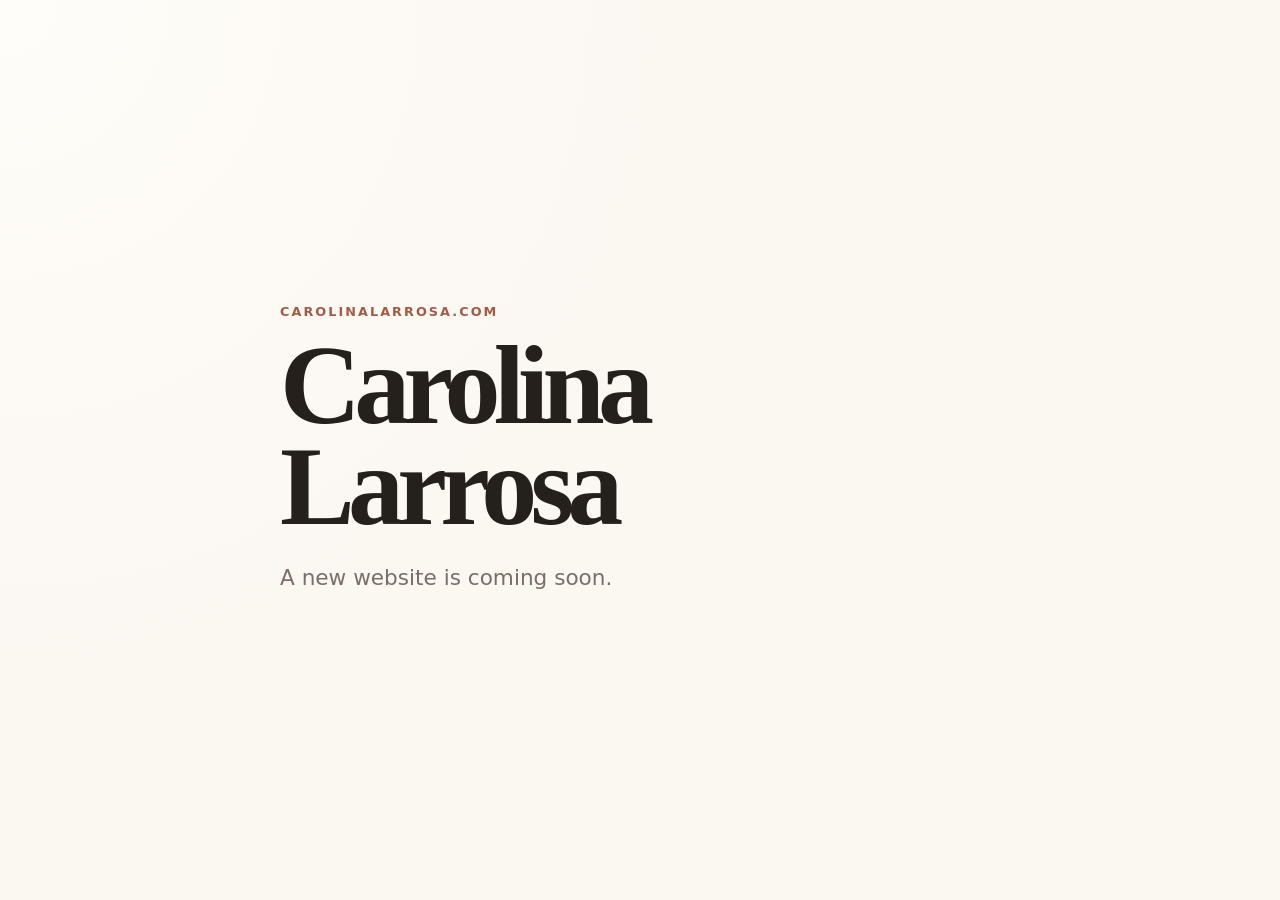
==== index.html @ 68de53c1 "feat (site): add github pages starter" ====
<!doctype html>
<html lang="en">
  <head>
    <meta charset="utf-8">
    <meta name="viewport" content="width=device-width, initial-scale=1">
    <meta name="description" content="The personal website of Carolina Larrosa.">
    <title>Carolina Larrosa</title>
    <link rel="canonical" href="https://carolinalarrosa.com/">
    <link rel="stylesheet" href="styles.css">
  </head>
  <body>
    <main class="site-shell">
      <p class="eyebrow">carolinalarrosa.com</p>
      <h1>Carolina Larrosa</h1>
      <p class="intro">A new website is coming soon.</p>
    </main>
  </body>
</html>
---- styles.css ----
:root {
  color-scheme: light;
  --background: #fbf7f1;
  --foreground: #25201c;
  --muted: #7a6f66;
  --accent: #a35c43;
}

* {
  box-sizing: border-box;
}

body {
  min-height: 100vh;
  margin: 0;
  display: grid;
  place-items: center;
  background: radial-gradient(circle at top left, #fffdf9 0, var(--background) 42rem);
  color: var(--foreground);
  font-family: Georgia, "Times New Roman", serif;
}

.site-shell {
  width: min(100%, 48rem);
  padding: 3rem 1.5rem;
}

.eyebrow {
  margin: 0 0 1rem;
  color: var(--accent);
  font-family: ui-sans-serif, system-ui, -apple-system, BlinkMacSystemFont, "Segoe UI", sans-serif;
  font-size: 0.8rem;
  font-weight: 700;
  letter-spacing: 0.16em;
  text-transform: uppercase;
}

h1 {
  margin: 0;
  font-size: clamp(3rem, 12vw, 7rem);
  line-height: 0.9;
  letter-spacing: -0.06em;
}

.intro {
  max-width: 32rem;
  margin: 1.5rem 0 0;
  color: var(--muted);
  font-family: ui-sans-serif, system-ui, -apple-system, BlinkMacSystemFont, "Segoe UI", sans-serif;
  font-size: clamp(1.1rem, 2vw, 1.35rem);
  line-height: 1.6;
}
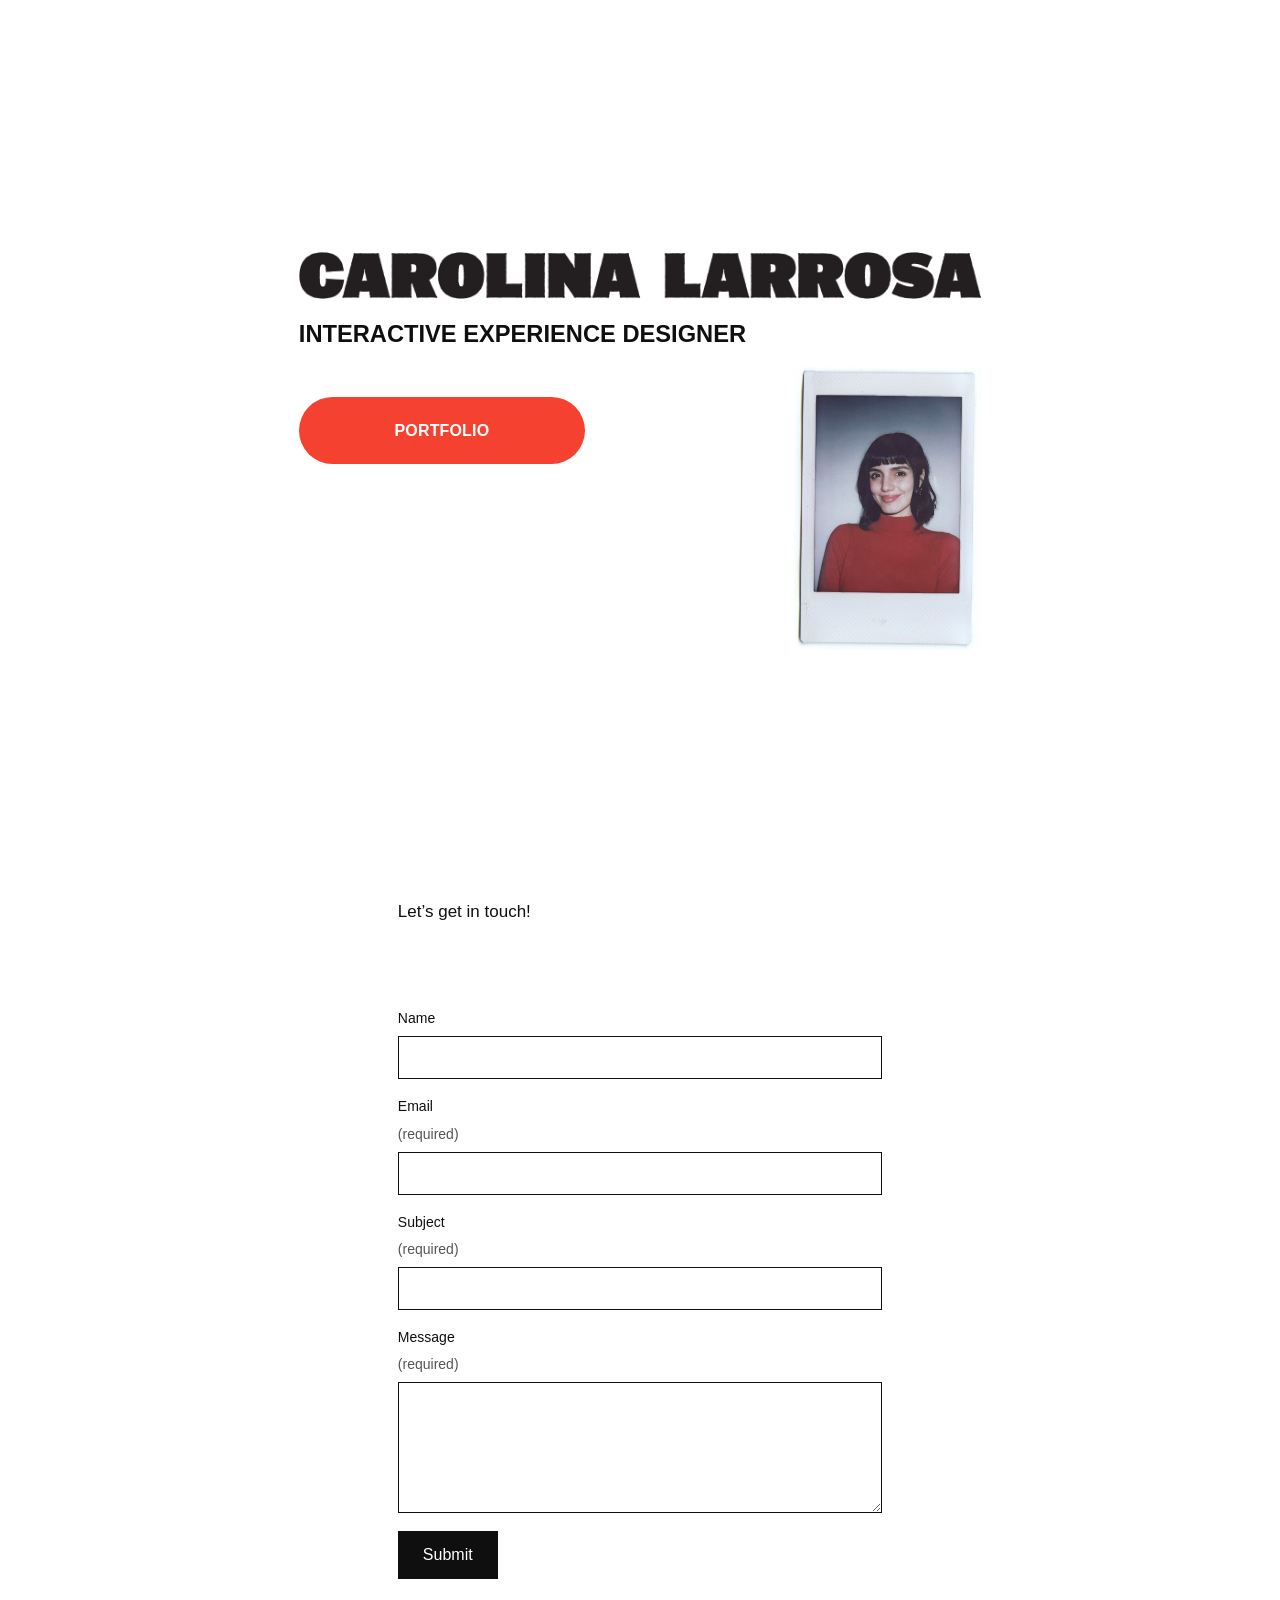
==== commit 33cb6309: "feat (wip): basic layout and style now matches source material" ====
--- a/index.html
+++ b/index.html
@@ -1,18 +1,80 @@
 <!doctype html>
-<html lang="en">
+<html lang="en-CA">
   <head>
     <meta charset="utf-8">
+    <meta http-equiv="X-UA-Compatible" content="IE=edge,chrome=1">
     <meta name="viewport" content="width=device-width, initial-scale=1">
-    <meta name="description" content="The personal website of Carolina Larrosa.">
-    <title>Carolina Larrosa</title>
-    <link rel="canonical" href="https://carolinalarrosa.com/">
+    <meta name="description" content="Interactive Experience Designer Carolina Larrosa.">
+    <title>carolina larrosa</title>
+    <link rel="canonical" href="https://www.carolinalarrosa.com/">
+    <link rel="preconnect" href="https://fonts.googleapis.com">
+    <link rel="preconnect" href="https://fonts.gstatic.com" crossorigin>
+    <link
+      rel="stylesheet"
+      href="https://fonts.googleapis.com/css2?family=Space+Grotesk:wght@600;700&family=Archivo+Black&display=swap"
+    >
     <link rel="stylesheet" href="styles.css">
   </head>
   <body>
-    <main class="site-shell">
-      <p class="eyebrow">carolinalarrosa.com</p>
-      <h1>Carolina Larrosa</h1>
-      <p class="intro">A new website is coming soon.</p>
+    <header class="site-header" aria-label="Site header">
+      <a class="site-title" href="./">carolina larrosa</a>
+      <a class="cart-link" href="cart" aria-label="Cart">0</a>
+    </header>
+
+    <main id="page">
+      <section class="hero" aria-label="Home page">
+        <div class="hero-grid">
+          <img
+            class="brand-art"
+            src="assets/carolina-larrosa-brand.png"
+            width="1492"
+            height="102"
+            alt="carolina larrosa"
+          >
+
+          <h1 class="role">Interactive Experience Designer</h1>
+
+          <img
+            class="portrait"
+            src="assets/carolina-larrosa-polaroid.png"
+            width="736"
+            height="1113"
+            alt="Polaroid portrait of Carolina Larrosa"
+          >
+
+          <a class="portfolio-link" href="s/CarolinaLarrosa_Portfolio_260211_WEB3.pdf" target="_blank" rel="noreferrer">Portfolio</a>
+        </div>
+      </section>
+
+      <section class="contact-section" aria-labelledby="contact-heading">
+        <div class="contact-grid">
+          <h2 id="contact-heading" class="contact-heading">Let&rsquo;s get in touch!</h2>
+
+          <form class="contact-form" action="mailto:hello@carolinalarrosa.com" method="post" enctype="text/plain">
+            <label>
+              Name
+              <input type="text" name="name" autocomplete="name">
+            </label>
+
+            <label>
+              Email <span>(required)</span>
+              <input type="email" name="email" autocomplete="email" required>
+            </label>
+
+            <label>
+              Subject <span>(required)</span>
+              <input type="text" name="subject" required>
+            </label>
+
+            <label>
+              Message <span>(required)</span>
+              <textarea name="message" required></textarea>
+            </label>
+
+            <button type="submit">Submit</button>
+          </form>
+        </div>
+      </section>
     </main>
   </body>
 </html>
--- a/styles.css
+++ b/styles.css
@@ -1,52 +1,267 @@
 :root {
   color-scheme: light;
-  --background: #fbf7f1;
-  --foreground: #25201c;
-  --muted: #7a6f66;
-  --accent: #a35c43;
+  --background: #fff;
+  --foreground: #0f0f0f;
+  --site-gutter: 4vw;
+  --mobile-gutter: 6vw;
+  --site-max-width: 1500px;
+  --gap: 11px;
 }
 
 * {
   box-sizing: border-box;
 }
 
+html {
+  min-height: 100%;
+}
+
 body {
+  min-height: 100%;
+  margin: 0;
+  background: var(--background);
+  color: var(--foreground);
+  font-family: Arial, Helvetica, sans-serif;
+  font-size: 16px;
+  line-height: 1.4;
+}
+
+a {
+  color: inherit;
+}
+
+.site-header {
+  display: none;
+  position: absolute;
+  top: 0;
+  left: 0;
+  z-index: 10;
+  width: 100%;
+  align-items: flex-start;
+  justify-content: space-between;
+  padding: 2.5vw 3vw;
+  font-size: 16px;
+  line-height: 1.2;
+}
+
+.site-title,
+.cart-link {
+  text-decoration: none;
+}
+
+.hero,
+.contact-section {
+  width: 100%;
+  overflow-x: clip;
+}
+
+.hero {
+  display: grid;
+  align-items: center;
   min-height: 100vh;
+}
+
+.hero-grid,
+.contact-grid {
+  --grid-gutter: calc(var(--site-gutter) - var(--gap));
+  --cell-max-width: calc((var(--site-max-width) - (var(--gap) * 23)) / 24);
+  --container-width: min(var(--site-max-width), calc(100vw - var(--site-gutter) * 2));
+  display: grid;
+  grid-template-columns:
+    minmax(var(--grid-gutter), 1fr)
+    repeat(24, minmax(0, var(--cell-max-width)))
+    minmax(var(--grid-gutter), 1fr);
+  column-gap: var(--gap);
+  row-gap: var(--gap);
+}
+
+.hero-grid {
+  grid-template-rows: repeat(11, minmax(27.75px, auto));
+  min-height: 415px;
+}
+
+.brand-art {
+  display: block;
+  grid-area: 1 / 7 / 3 / 21;
+  align-self: center;
+  justify-self: center;
+  width: 100%;
+  height: auto;
+}
+
+.role {
+  grid-area: 3 / 7 / 5 / 21;
+  align-self: start;
+  justify-self: stretch;
+  min-width: 0;
+  width: 100%;
   margin: 0;
-  display: grid;
-  place-items: center;
-  background: radial-gradient(circle at top left, #fffdf9 0, var(--background) 42rem);
-  color: var(--foreground);
-  font-family: Georgia, "Times New Roman", serif;
-}
-
-.site-shell {
-  width: min(100%, 48rem);
-  padding: 3rem 1.5rem;
-}
-
-.eyebrow {
-  margin: 0 0 1rem;
-  color: var(--accent);
-  font-family: ui-sans-serif, system-ui, -apple-system, BlinkMacSystemFont, "Segoe UI", sans-serif;
-  font-size: 0.8rem;
-  font-weight: 700;
-  letter-spacing: 0.16em;
+  padding: 0;
+  font-family: Arial, Helvetica, sans-serif;
+  font-size: clamp(20px, 1.85vw, 28px);
+  font-weight: 800;
+  line-height: 1.2;
   text-transform: uppercase;
 }
 
-h1 {
+.portrait {
+  display: block;
+  grid-area: 4 / 17 / 12 / 21;
+  align-self: center;
+  justify-self: start;
+  width: 100%;
+  height: auto;
+}
+
+.portfolio-link {
+  display: flex;
+  grid-area: 5 / 7 / 7 / 13;
+  align-items: center;
+  justify-content: center;
+  min-height: 64px;
+  border-radius: 999px;
+  background: #f5412f;
+  color: #fff;
+  font-family: Arial, Helvetica, sans-serif;
+  font-size: 16px;
+  font-weight: 800;
+  letter-spacing: 0.01em;
+  line-height: 1;
+  text-decoration: none;
+  text-transform: uppercase;
+}
+
+.contact-section {
+  padding-bottom: 7vw;
+}
+
+.contact-grid {
+  grid-template-rows: repeat(19, minmax(calc(var(--container-width) * 0.0215), auto));
+}
+
+.contact-heading {
+  grid-area: 1 / 9 / 4 / 19;
   margin: 0;
-  font-size: clamp(3rem, 12vw, 7rem);
-  line-height: 0.9;
-  letter-spacing: -0.06em;
-}
-
-.intro {
-  max-width: 32rem;
-  margin: 1.5rem 0 0;
-  color: var(--muted);
-  font-family: ui-sans-serif, system-ui, -apple-system, BlinkMacSystemFont, "Segoe UI", sans-serif;
-  font-size: clamp(1.1rem, 2vw, 1.35rem);
-  line-height: 1.6;
-}
+  font-family: Arial, Helvetica, sans-serif;
+  font-size: clamp(17px, 1.25vw, 21px);
+  font-weight: 400;
+  line-height: 1.4;
+}
+
+.contact-form {
+  display: grid;
+  grid-area: 4 / 9 / 20 / 19;
+  gap: 18px;
+  width: 100%;
+}
+
+.contact-form label {
+  display: grid;
+  gap: 7px;
+  font-size: 14px;
+}
+
+.contact-form span {
+  color: #555;
+}
+
+.contact-form input,
+.contact-form textarea {
+  width: 100%;
+  border: 1px solid #0f0f0f;
+  border-radius: 0;
+  background: #fff;
+  color: inherit;
+  font: inherit;
+  padding: 10px;
+}
+
+.contact-form input {
+  min-height: 42px;
+}
+
+.contact-form textarea {
+  min-height: 130px;
+  resize: vertical;
+}
+
+.contact-form button {
+  justify-self: start;
+  border: 1px solid #0f0f0f;
+  border-radius: 0;
+  background: #0f0f0f;
+  color: #fff;
+  cursor: pointer;
+  font: inherit;
+  padding: 11px 24px;
+}
+
+@media (max-width: 767px) {
+  .site-header {
+    padding: 6vw;
+    font-size: 15px;
+  }
+
+  .hero {
+    align-items: start;
+    padding-top: 23.5vh;
+  }
+
+  .hero-grid,
+  .contact-grid {
+    --grid-gutter: calc(var(--mobile-gutter) - var(--gap));
+    --cell-max-width: calc((var(--site-max-width) - (var(--gap) * 7)) / 8);
+    grid-template-columns:
+      minmax(var(--grid-gutter), 1fr)
+      repeat(8, minmax(0, var(--cell-max-width)))
+      minmax(var(--grid-gutter), 1fr);
+  }
+
+  .hero-grid {
+    grid-template-rows: repeat(17, 24px);
+    min-height: 0;
+  }
+
+  .contact-grid {
+    grid-template-rows: repeat(17, minmax(24px, auto));
+  }
+
+  .brand-art {
+    grid-area: 1 / 2 / 3 / 10;
+  }
+
+  .role {
+    grid-area: 3 / 2 / 5 / 10;
+    font-size: 24px;
+  }
+
+  .portrait {
+    grid-area: 5 / 2 / 11 / 10;
+    width: auto;
+    max-width: 100%;
+    height: 100%;
+    max-height: 100%;
+    margin-left: 42px;
+  }
+
+  .portfolio-link {
+    grid-area: 11 / 3 / 13 / 9;
+    min-height: 56px;
+  }
+
+  .contact-section {
+    padding-bottom: 12vw;
+  }
+
+  .contact-grid {
+    grid-template-rows: repeat(21, minmax(24px, auto));
+  }
+
+  .contact-heading {
+    grid-area: 2 / 2 / 5 / 10;
+  }
+
+  .contact-form {
+    grid-area: 5 / 2 / 22 / 10;
+  }
+}
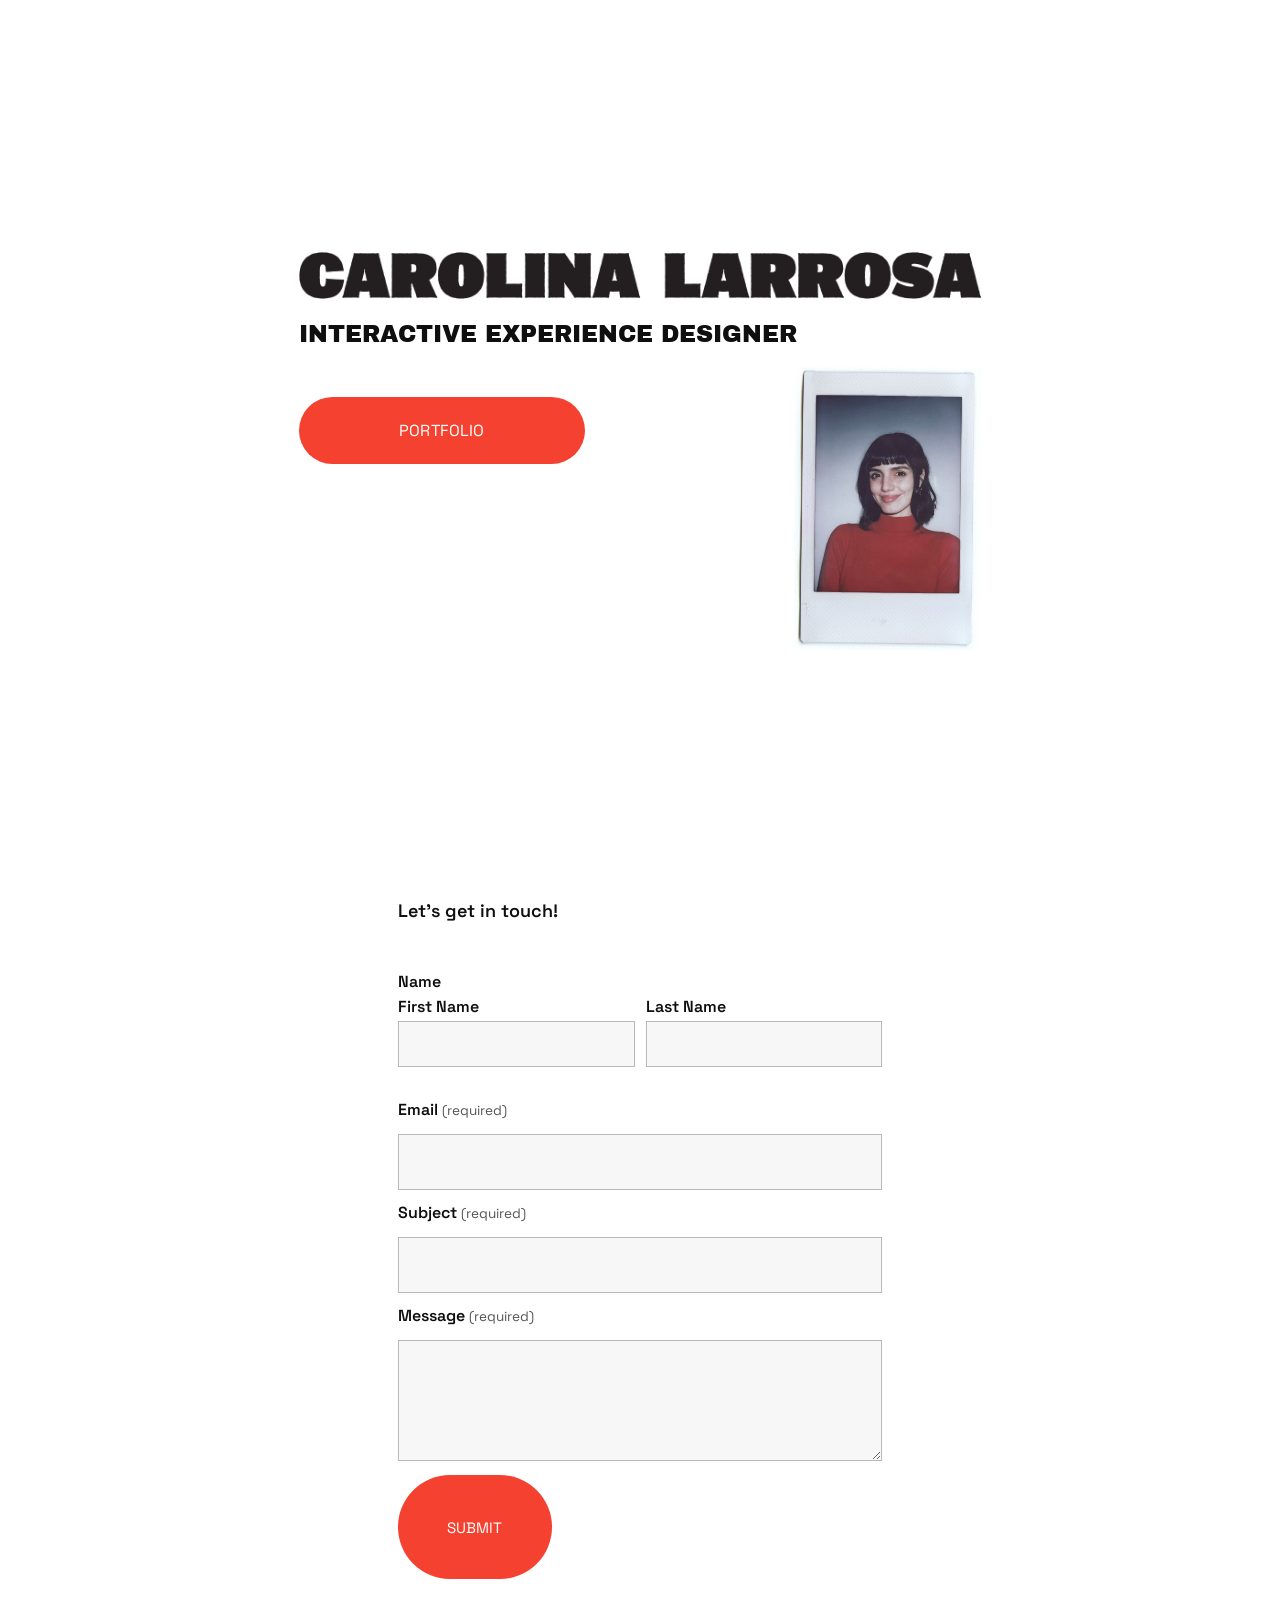
==== commit 7487f5bb: "style (wip): fine tuning style" ====
--- a/index.html
+++ b/index.html
@@ -11,7 +11,7 @@
     <link rel="preconnect" href="https://fonts.gstatic.com" crossorigin>
     <link
       rel="stylesheet"
-      href="https://fonts.googleapis.com/css2?family=Space+Grotesk:wght@600;700&family=Archivo+Black&display=swap"
+      href="https://fonts.googleapis.com/css2?family=Space+Grotesk:wght@400;600;700&family=Archivo+Black&display=swap"
     >
     <link rel="stylesheet" href="styles.css">
   </head>
@@ -51,23 +51,34 @@
           <h2 id="contact-heading" class="contact-heading">Let&rsquo;s get in touch!</h2>
 
           <form class="contact-form" action="mailto:hello@carolinalarrosa.com" method="post" enctype="text/plain">
-            <label>
-              Name
-              <input type="text" name="name" autocomplete="name">
-            </label>
+            <fieldset class="name-fields">
+              <legend>Name</legend>
+
+              <div class="name-row">
+                <label>
+                  First Name
+                  <input type="text" name="first-name" autocomplete="given-name">
+                </label>
+
+                <label>
+                  Last Name
+                  <input type="text" name="last-name" autocomplete="family-name">
+                </label>
+              </div>
+            </fieldset>
 
             <label>
-              Email <span>(required)</span>
+              <span class="field-label">Email <span class="required">(required)</span></span>
               <input type="email" name="email" autocomplete="email" required>
             </label>
 
             <label>
-              Subject <span>(required)</span>
+              <span class="field-label">Subject <span class="required">(required)</span></span>
               <input type="text" name="subject" required>
             </label>
 
             <label>
-              Message <span>(required)</span>
+              <span class="field-label">Message <span class="required">(required)</span></span>
               <textarea name="message" required></textarea>
             </label>
 
--- a/styles.css
+++ b/styles.css
@@ -21,7 +21,7 @@
   margin: 0;
   background: var(--background);
   color: var(--foreground);
-  font-family: Arial, Helvetica, sans-serif;
+  font-family: "Space Grotesk", Arial, Helvetica, sans-serif;
   font-size: 16px;
   line-height: 1.4;
 }
@@ -97,9 +97,9 @@
   width: 100%;
   margin: 0;
   padding: 0;
-  font-family: Arial, Helvetica, sans-serif;
+  font-family: "Archivo Black", "Space Grotesk", Arial, Helvetica, sans-serif;
   font-size: clamp(20px, 1.85vw, 28px);
-  font-weight: 800;
+  font-weight: 400;
   line-height: 1.2;
   text-transform: uppercase;
 }
@@ -122,9 +122,9 @@
   border-radius: 999px;
   background: #f5412f;
   color: #fff;
-  font-family: Arial, Helvetica, sans-serif;
-  font-size: 16px;
-  font-weight: 800;
+  font-family: "Space Grotesk", Arial, Helvetica, sans-serif;
+  font-size: 16px;
+  font-weight: 400;
   letter-spacing: 0.01em;
   line-height: 1;
   text-decoration: none;
@@ -132,7 +132,7 @@
 }
 
 .contact-section {
-  padding-bottom: 7vw;
+  padding: 0 0 7vw;
 }
 
 .contact-grid {
@@ -140,60 +140,94 @@
 }
 
 .contact-heading {
-  grid-area: 1 / 9 / 4 / 19;
+  grid-area: 1 / 9 / 3 / 19;
   margin: 0;
-  font-family: Arial, Helvetica, sans-serif;
-  font-size: clamp(17px, 1.25vw, 21px);
+  font-family: "Space Grotesk", Arial, Helvetica, sans-serif;
+  font-size: clamp(18px, 1.35vw, 21px);
+  font-weight: 600;
+  line-height: 1.25;
+}
+
+.contact-form {
+  display: grid;
+  grid-area: 3 / 9 / 20 / 19;
+  gap: 14px;
+  width: 100%;
+}
+
+.name-fields {
+  margin: 0;
+  padding: 0;
+  border: 0;
+}
+
+.name-fields legend {
+  margin: 0 0 7px;
+  padding: 0;
+  font-size: 16px;
+  font-weight: 600;
+  line-height: 1.15;
+}
+
+.name-row {
+  display: grid;
+  grid-template-columns: repeat(2, minmax(0, 1fr));
+  gap: 11px;
+}
+
+.contact-form label {
+  display: grid;
+  gap: 5px;
+  font-size: 16px;
+  font-weight: 600;
+  line-height: 1.15;
+}
+
+.field-label {
+  display: block;
+}
+
+.contact-form .required {
+  color: #555;
+  font-size: 0.85em;
   font-weight: 400;
-  line-height: 1.4;
-}
-
-.contact-form {
-  display: grid;
-  grid-area: 4 / 9 / 20 / 19;
-  gap: 18px;
-  width: 100%;
-}
-
-.contact-form label {
-  display: grid;
-  gap: 7px;
-  font-size: 14px;
-}
-
-.contact-form span {
-  color: #555;
 }
 
 .contact-form input,
 .contact-form textarea {
   width: 100%;
-  border: 1px solid #0f0f0f;
+  border: 1px solid #b9b9b9;
   border-radius: 0;
-  background: #fff;
+  background: #f7f7f7;
   color: inherit;
   font: inherit;
-  padding: 10px;
+  padding: 8px 10px;
 }
 
 .contact-form input {
-  min-height: 42px;
+  min-height: 46px;
 }
 
 .contact-form textarea {
-  min-height: 130px;
+  min-height: 112px;
   resize: vertical;
 }
 
 .contact-form button {
   justify-self: start;
-  border: 1px solid #0f0f0f;
-  border-radius: 0;
-  background: #0f0f0f;
+  min-width: 154px;
+  min-height: 84px;
+  border: 0;
+  border-radius: 999px;
+  background: #f5412f;
   color: #fff;
   cursor: pointer;
-  font: inherit;
-  padding: 11px 24px;
+  font-family: "Space Grotesk", Arial, Helvetica, sans-serif;
+  font-size: 15px;
+  font-weight: 400;
+  line-height: 1;
+  padding: 20px 38px;
+  text-transform: uppercase;
 }
 
 @media (max-width: 767px) {
@@ -237,11 +271,11 @@
 
   .portrait {
     grid-area: 5 / 2 / 11 / 10;
+    justify-self: center;
     width: auto;
     max-width: 100%;
     height: 100%;
     max-height: 100%;
-    margin-left: 42px;
   }
 
   .portfolio-link {
@@ -258,10 +292,19 @@
   }
 
   .contact-heading {
-    grid-area: 2 / 2 / 5 / 10;
+    grid-area: 2 / 2 / 3 / 10;
+    font-size: 21px;
   }
 
   .contact-form {
-    grid-area: 5 / 2 / 22 / 10;
-  }
-}
+    grid-area: 4 / 2 / 22 / 10;
+    gap: 16px;
+  }
+}
+
+@media (max-width: 520px) {
+  .name-row {
+    grid-template-columns: 1fr;
+    gap: 16px;
+  }
+}
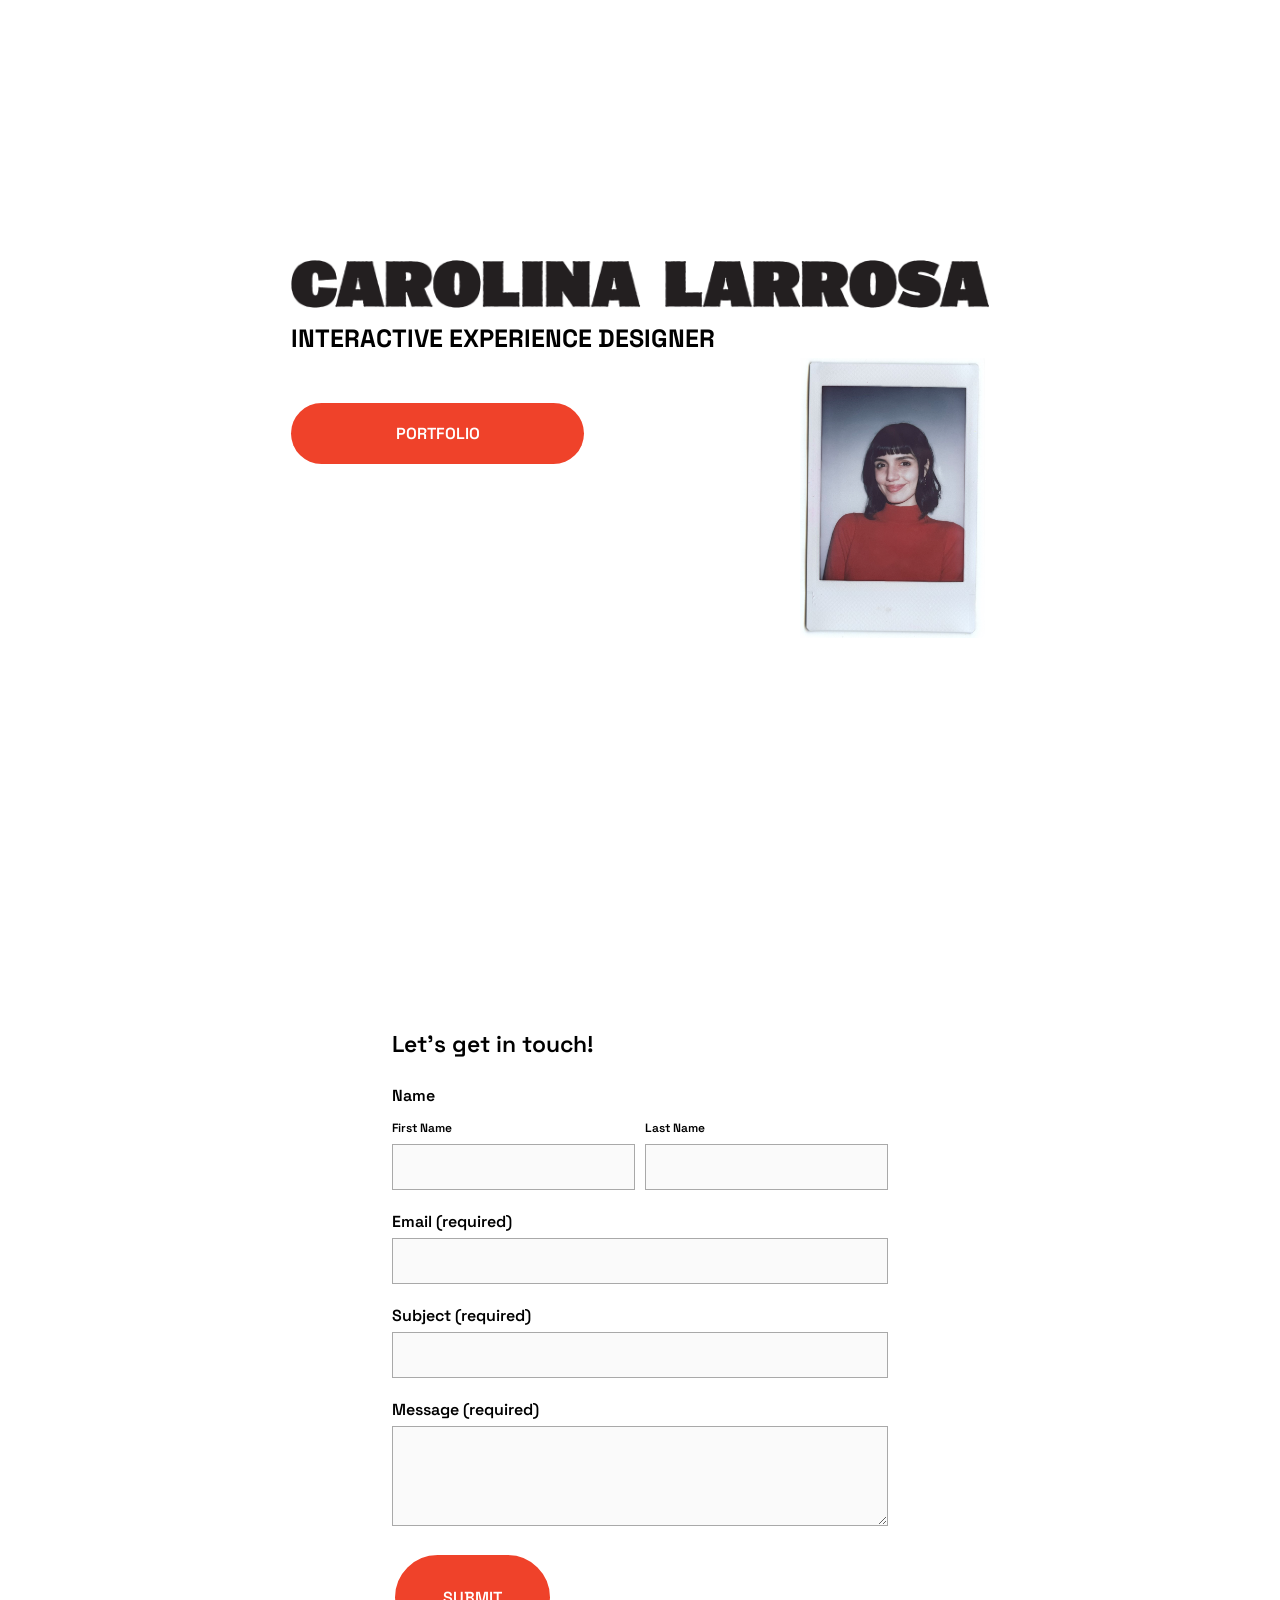
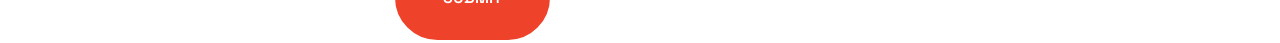
==== commit 9f6e6035: "feat (site): replace with standalone cleaned version" ====
--- a/index.html
+++ b/index.html
@@ -2,87 +2,433 @@
 <html lang="en-CA">
   <head>
     <meta charset="utf-8">
-    <meta http-equiv="X-UA-Compatible" content="IE=edge,chrome=1">
     <meta name="viewport" content="width=device-width, initial-scale=1">
-    <meta name="description" content="Interactive Experience Designer Carolina Larrosa.">
     <title>carolina larrosa</title>
-    <link rel="canonical" href="https://www.carolinalarrosa.com/">
-    <link rel="preconnect" href="https://fonts.googleapis.com">
-    <link rel="preconnect" href="https://fonts.gstatic.com" crossorigin>
-    <link
-      rel="stylesheet"
-      href="https://fonts.googleapis.com/css2?family=Space+Grotesk:wght@400;600;700&family=Archivo+Black&display=swap"
-    >
-    <link rel="stylesheet" href="styles.css">
+    <meta name="description" content="">
+    <style>
+      @font-face {
+        font-family: "Archivo Black";
+        font-style: normal;
+        font-weight: 400;
+        src: url("assets/fonts/archivo-black.ttf") format("truetype");
+        font-display: swap;
+      }
+
+      @font-face {
+        font-family: "Space Grotesk";
+        font-style: normal;
+        font-weight: 600;
+        src: url("assets/fonts/space-grotesk-600.ttf") format("truetype");
+        font-display: swap;
+      }
+
+      @font-face {
+        font-family: "Space Grotesk";
+        font-style: normal;
+        font-weight: 700;
+        src: url("assets/fonts/space-grotesk-700.ttf") format("truetype");
+        font-display: swap;
+      }
+
+      :root {
+        --background: #fff;
+        --text: #000;
+        --red: #ef422a;
+        --site-gutter: 4vw;
+        --mobile-gutter: 6vw;
+        --max-width: 1500px;
+        --gap: 11px;
+      }
+
+      * {
+        box-sizing: border-box;
+      }
+
+      html {
+        min-height: 100%;
+        background: var(--background);
+        color: var(--text);
+        font-family: "Space Grotesk", Arial, sans-serif;
+        font-size: 16px;
+        font-weight: 600;
+        letter-spacing: 0;
+      }
+
+      body {
+        min-height: 100%;
+        margin: 0;
+        background: var(--background);
+      }
+
+      img {
+        display: block;
+        max-width: 100%;
+      }
+
+      a {
+        color: inherit;
+      }
+
+      .page {
+        overflow-x: hidden;
+      }
+
+      .section {
+        width: 100%;
+        padding: 0;
+      }
+
+      .section--hero {
+        height: calc(100vh + 145px);
+        padding-top: 226px;
+      }
+
+      .section--contact {
+        padding-top: 0;
+      }
+
+      .hero-inner {
+        position: relative;
+        width: 88vw;
+        height: 430px;
+        margin: 0 auto;
+      }
+
+      .name-mark img {
+        width: 100%;
+        height: auto;
+      }
+
+      .tagline {
+        position: absolute;
+        left: 0;
+        top: 56px;
+        width: 100%;
+        margin: 0;
+        font-family: "Space Grotesk", Arial, sans-serif;
+        font-size: 23px;
+        font-weight: 700;
+        line-height: 1.15;
+        text-align: left;
+        letter-spacing: 0;
+        text-transform: uppercase;
+      }
+
+      .headshot {
+        position: absolute;
+        left: calc(50% - 66px);
+        top: 122px;
+        width: 132px;
+      }
+
+      .portfolio-wrap {
+        position: absolute;
+        left: 50%;
+        top: 332px;
+        transform: translateX(-50%);
+      }
+
+      .button {
+        display: inline-flex;
+        align-items: center;
+        justify-content: center;
+        min-height: 0;
+        padding: 0 48px;
+        border: 0;
+        border-radius: 999px;
+        background: var(--red);
+        color: var(--background);
+        font-family: "Space Grotesk", Arial, sans-serif;
+        font-size: 16px;
+        font-weight: 600;
+        line-height: 1;
+        text-decoration: none;
+        transition: background-color 0.1s ease, color 0.1s ease, opacity 0.1s ease;
+      }
+
+      .portfolio-wrap .button {
+        width: 65.4vw;
+        height: 59px;
+        text-transform: uppercase;
+      }
+
+      .button:hover,
+      .button:focus-visible {
+        opacity: 0.82;
+      }
+
+      .button:active {
+        opacity: 0.72;
+      }
+
+      .contact-inner {
+        width: 38.7vw;
+        margin: 0 auto;
+      }
+
+      .contact-title {
+        margin: 0;
+        font-family: "Space Grotesk", Arial, sans-serif;
+        font-size: 22.912px;
+        font-weight: 600;
+        line-height: 1.5;
+      }
+
+      .contact-form {
+        width: 100%;
+        margin-top: 30px;
+      }
+
+      .field {
+        margin: 0 0 20px;
+      }
+
+      .field label {
+        display: block;
+        margin: 0 0 4px;
+        font-size: 16px;
+        font-weight: 600;
+        line-height: 24px;
+      }
+
+      .required {
+        margin-left: 0.25em;
+      }
+
+      .name-row {
+        display: grid;
+        grid-template-columns: 1fr 1fr;
+        gap: 10px;
+      }
+
+      .sub-label {
+        display: block;
+        margin: 0 0 4px;
+        font-size: 12px;
+        font-weight: 600;
+        line-height: 24px;
+      }
+
+      input,
+      textarea {
+        width: 100%;
+        border: 1px solid #a9a9a9;
+        border-radius: 0;
+        background: #fafafa;
+        color: #000;
+        font: 600 16px/1.4 "Space Grotesk", Arial, sans-serif;
+        outline: none;
+      }
+
+      input {
+        height: 46px;
+        padding: 9px 10px;
+      }
+
+      textarea {
+        min-height: 100px;
+        padding: 9px 10px;
+        resize: vertical;
+      }
+
+      input:hover,
+      textarea:hover,
+      input:focus,
+      textarea:focus {
+        border-color: #a9a9a9;
+        box-shadow: none;
+      }
+
+      .submit {
+        width: 161px;
+        height: 91px;
+        margin-top: 1px;
+        border: 3px solid #fff;
+        cursor: pointer;
+        text-transform: uppercase;
+      }
+
+      .submit-message {
+        display: none;
+        margin-top: 16px;
+        font-size: 16px;
+      }
+
+      .contact-form:target .submit-message {
+        display: block;
+      }
+
+      @media (min-width: 768px) {
+        .section--hero {
+          height: calc(100vh + 127px);
+        }
+
+        .section--hero {
+          padding-top: calc(50vh - 50px - 10.9vw);
+        }
+
+        .hero-inner {
+          width: 54.5vw;
+        }
+
+        .tagline {
+          top: clamp(46px, 5vw, 79px);
+          font-size: 25px;
+        }
+
+        .headshot {
+          left: 72.9%;
+          top: clamp(91px, 7.6vw, 122px);
+          width: 14.5vw;
+          max-width: 222px;
+        }
+
+        .portfolio-wrap {
+          left: 0;
+          top: clamp(108px, calc(8vw + 40px), 166px);
+          transform: none;
+        }
+
+        .portfolio-wrap .button {
+          width: clamp(186px, 22.9vw, 368px);
+          height: clamp(42px, 4.8vw, 76px);
+        }
+
+        .name-field label {
+          margin-bottom: 8px;
+        }
+      }
+
+      @media (min-width: 768px) and (max-width: 999px) {
+        .contact-form {
+          margin-top: 7px;
+        }
+
+        .tagline {
+          font-size: 23px;
+          line-height: 1.18;
+        }
+
+        .contact-title {
+          font-size: 19.6864px;
+          line-height: 1.5;
+        }
+      }
+
+      @media (min-width: 768px) and (max-width: 820px) {
+        .tagline {
+          width: 360px;
+        }
+      }
+
+      @media (min-width: 1000px) and (max-width: 1299px) {
+        .contact-form {
+          margin-top: calc(9px + ((100vw - 1000px) * 0.05));
+        }
+      }
+
+      @media (min-width: 1300px) {
+        .section--hero {
+          height: calc(100vh + 145px);
+        }
+      }
+
+      @media (min-width: 1500px) {
+        .section--hero {
+          height: calc(100vh + 145px + ((100vw - 1440px) * 0.075));
+        }
+
+        .contact-form {
+          margin-top: 40px;
+        }
+      }
+
+      @media (max-width: 767px) {
+        .contact-inner {
+          width: 88vw;
+        }
+
+        .contact-title {
+          font-size: 20.32px;
+          line-height: 1.5;
+        }
+
+        .name-row {
+          grid-template-columns: 1fr 1fr;
+          gap: 10px;
+        }
+      }
+
+      @media (max-width: 340px) {
+        .section--hero {
+          padding-top: 218px;
+        }
+
+        .tagline {
+          top: 50px;
+          width: 220px;
+          font-size: 25px;
+          line-height: 1.05;
+        }
+
+        .headshot {
+          top: 140px;
+        }
+
+        .portfolio-wrap {
+          top: 350px;
+        }
+      }
+    </style>
   </head>
   <body>
-    <header class="site-header" aria-label="Site header">
-      <a class="site-title" href="./">carolina larrosa</a>
-      <a class="cart-link" href="cart" aria-label="Cart">0</a>
-    </header>
-
-    <main id="page">
-      <section class="hero" aria-label="Home page">
-        <div class="hero-grid">
-          <img
-            class="brand-art"
-            src="assets/carolina-larrosa-brand.png"
-            width="1492"
-            height="102"
-            alt="carolina larrosa"
-          >
-
-          <h1 class="role">Interactive Experience Designer</h1>
-
-          <img
-            class="portrait"
-            src="assets/carolina-larrosa-polaroid.png"
-            width="736"
-            height="1113"
-            alt="Polaroid portrait of Carolina Larrosa"
-          >
-
-          <a class="portfolio-link" href="s/CarolinaLarrosa_Portfolio_260211_WEB3.pdf" target="_blank" rel="noreferrer">Portfolio</a>
+    <main class="page">
+      <section class="section section--hero" aria-label="Carolina Larrosa">
+        <div class="hero-inner">
+          <div class="name-mark">
+            <img src="assets/images/name.webp" alt="carolina larrosa">
+          </div>
+          <h1 class="tagline">Interactive Experience Designer</h1>
+          <div class="headshot">
+            <img src="assets/images/polaroid-headshot.webp" alt="">
+          </div>
+          <div class="portfolio-wrap">
+            <a class="button" href="s/CarolinaLarrosa_Portfolio_260211_WEB3.pdf" target="_blank" rel="noopener">Portfolio</a>
+          </div>
         </div>
       </section>
 
-      <section class="contact-section" aria-labelledby="contact-heading">
-        <div class="contact-grid">
-          <h2 id="contact-heading" class="contact-heading">Let&rsquo;s get in touch!</h2>
-
-          <form class="contact-form" action="mailto:hello@carolinalarrosa.com" method="post" enctype="text/plain">
-            <fieldset class="name-fields">
-              <legend>Name</legend>
-
+      <section class="section section--contact" aria-label="Contact">
+        <div class="contact-inner">
+          <h2 class="contact-title">Let’s get in touch!</h2>
+          <form class="contact-form" id="contact" action="#contact" method="get">
+            <div class="field name-field">
+              <label>Name</label>
               <div class="name-row">
-                <label>
-                  First Name
+                <span>
+                  <span class="sub-label">First Name</span>
                   <input type="text" name="first-name" autocomplete="given-name">
-                </label>
-
-                <label>
-                  Last Name
+                </span>
+                <span>
+                  <span class="sub-label">Last Name</span>
                   <input type="text" name="last-name" autocomplete="family-name">
-                </label>
+                </span>
               </div>
-            </fieldset>
-
-            <label>
-              <span class="field-label">Email <span class="required">(required)</span></span>
-              <input type="email" name="email" autocomplete="email" required>
-            </label>
-
-            <label>
-              <span class="field-label">Subject <span class="required">(required)</span></span>
-              <input type="text" name="subject" required>
-            </label>
-
-            <label>
-              <span class="field-label">Message <span class="required">(required)</span></span>
-              <textarea name="message" required></textarea>
-            </label>
-
-            <button type="submit">Submit</button>
+            </div>
+            <div class="field">
+              <label for="email">Email<span class="required">(required)</span></label>
+              <input id="email" type="email" name="email" autocomplete="email" required>
+            </div>
+            <div class="field">
+              <label for="subject">Subject<span class="required">(required)</span></label>
+              <input id="subject" type="text" name="subject" required>
+            </div>
+            <div class="field">
+              <label for="message">Message<span class="required">(required)</span></label>
+              <textarea id="message" name="message" required></textarea>
+            </div>
+            <button class="button submit" type="submit">Submit</button>
+            <p class="submit-message">Thank you!</p>
           </form>
         </div>
       </section>
